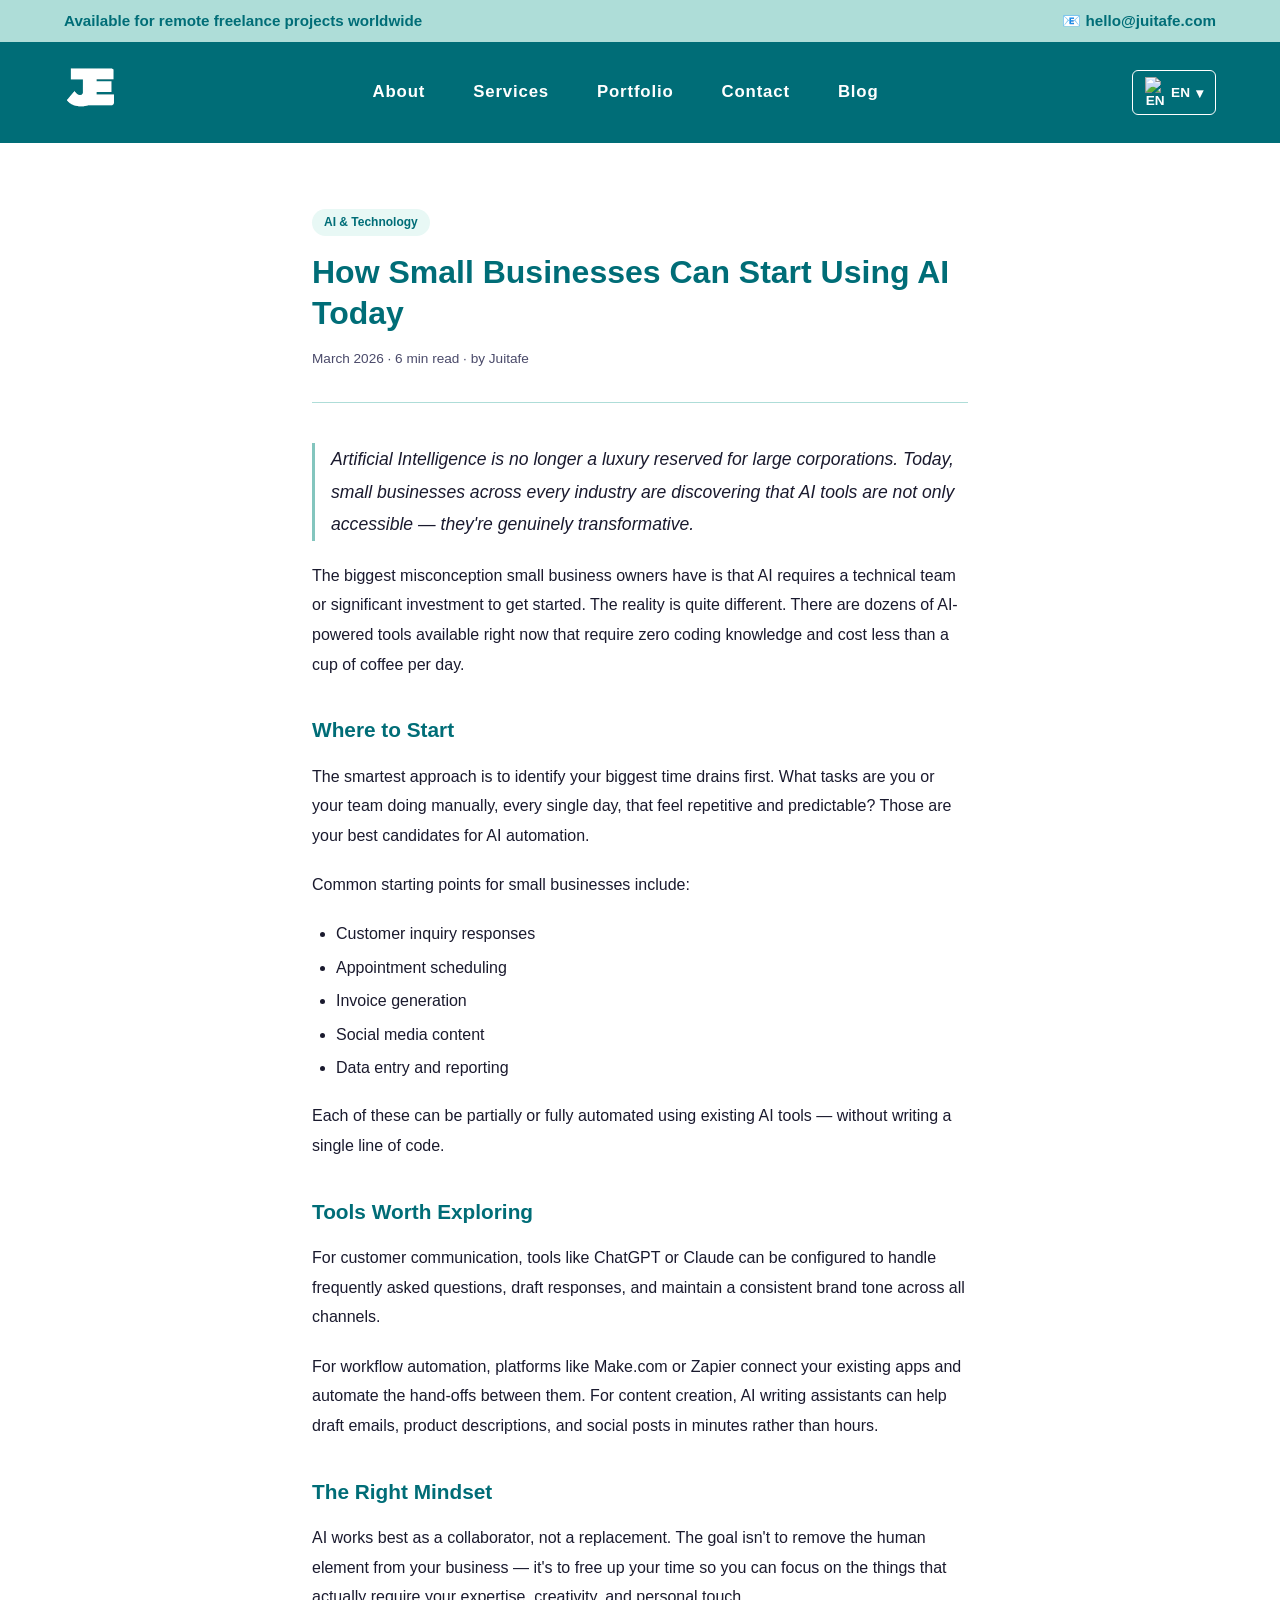
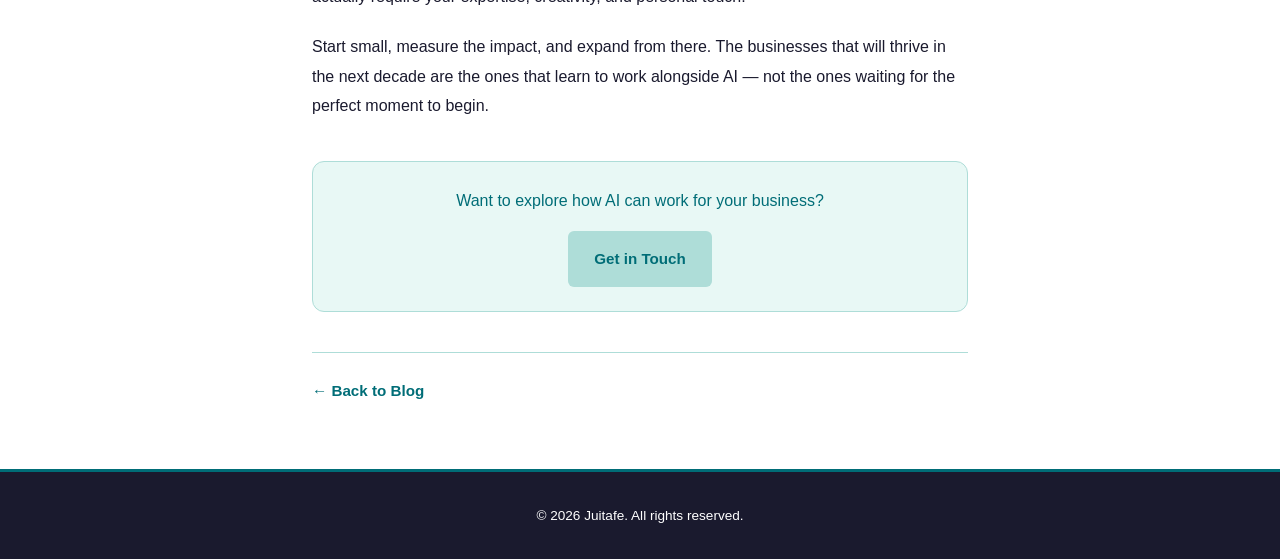
==== article-ai.html @ 912ed5ac "add blog, articles, logo and updates" ====
<!doctype html>
<html lang="en">
  <head>
    <meta charset="UTF-8" />
    <meta name="viewport" content="width=device-width, initial-scale=1.0" />
    <title>How Small Businesses Can Start Using AI Today | Blog</title>
    <link rel="stylesheet" href="style.css" />
    <link rel="stylesheet" href="article.css" />
  </head>
  <body>
    <!-- TOPBAR -->
    <div class="topbar">
      <span>Available for remote freelance projects worldwide</span>
      <a href="mailto:hello@juitafe.com">📧 hello@juitafe.com</a>
    </div>

    <!-- NAVBAR -->
    <nav>
      <a href="index.html" class="logo">
        <img src="logo.png" alt="Juita Enus" class="logo-img" />
      </a>
      <button class="hamburger" onclick="toggleMenu(event)">☰</button>
      <ul id="navMenu">
        <li><a href="index.html#about" onclick="closeMenu()">About</a></li>
        <li>
          <a href="index.html#services" onclick="closeMenu()">Services</a>
        </li>
        <li>
          <a href="index.html#portfolio" onclick="closeMenu()">Portfolio</a>
        </li>
        <li><a href="index.html#contact" onclick="closeMenu()">Contact</a></li>
        <li>
          <a href="blog.html" class="active-nav" onclick="closeMenu()">Blog</a>
        </li>
      </ul>
      <div class="lang-toggle">
        <button class="lang-selected" onclick="toggleLangMenu(event)">
          <img
            id="current-flag"
            src="https://flagcdn.com/w20/gb.png"
            alt="EN"
          />
          <span id="current-lang">EN</span>
          <span>▾</span>
        </button>
        <div class="lang-dropdown" id="langDropdown">
          <button
            class="lang-option active"
            onclick="
              setLang('en', 'https://flagcdn.com/w20/gb.png', 'EN');
              return false;
            "
          >
            <img src="https://flagcdn.com/w20/gb.png" alt="EN" /> English
          </button>
          <button
            class="lang-option"
            onclick="
              setLang('id', 'https://flagcdn.com/w20/id.png', 'ID');
              return false;
            "
          >
            <img src="https://flagcdn.com/w20/id.png" alt="ID" /> Indonesia
          </button>
          <button
            class="lang-option"
            onclick="
              setLang('de', 'https://flagcdn.com/w20/de.png', 'DE');
              return false;
            "
          >
            <img src="https://flagcdn.com/w20/de.png" alt="DE" /> Deutsch
          </button>
          <button
            class="lang-option"
            onclick="
              setLang('es', 'https://flagcdn.com/w20/es.png', 'ES');
              return false;
            "
          >
            <img src="https://flagcdn.com/w20/es.png" alt="ES" /> Español
          </button>
        </div>
      </div>
    </nav>

    <!-- ARTICLE -->
    <article class="article-container">
      <div class="article-header">
        <div class="article-tag">AI & Technology</div>
        <h1>How Small Businesses Can Start Using AI Today</h1>
        <div class="article-meta">March 2026 · 6 min read · by Juitafe</div>
      </div>

      <div class="article-body">
        <p class="article-lead">
          Artificial Intelligence is no longer a luxury reserved for large
          corporations. Today, small businesses across every industry are
          discovering that AI tools are not only accessible — they're genuinely
          transformative.
        </p>

        <p>
          The biggest misconception small business owners have is that AI
          requires a technical team or significant investment to get started.
          The reality is quite different. There are dozens of AI-powered tools
          available right now that require zero coding knowledge and cost less
          than a cup of coffee per day.
        </p>

        <h2>Where to Start</h2>
        <p>
          The smartest approach is to identify your biggest time drains first.
          What tasks are you or your team doing manually, every single day, that
          feel repetitive and predictable? Those are your best candidates for AI
          automation.
        </p>

        <p>Common starting points for small businesses include:</p>
        <ul>
          <li>Customer inquiry responses</li>
          <li>Appointment scheduling</li>
          <li>Invoice generation</li>
          <li>Social media content</li>
          <li>Data entry and reporting</li>
        </ul>

        <p>
          Each of these can be partially or fully automated using existing AI
          tools — without writing a single line of code.
        </p>

        <h2>Tools Worth Exploring</h2>
        <p>
          For customer communication, tools like ChatGPT or Claude can be
          configured to handle frequently asked questions, draft responses, and
          maintain a consistent brand tone across all channels.
        </p>

        <p>
          For workflow automation, platforms like Make.com or Zapier connect
          your existing apps and automate the hand-offs between them. For
          content creation, AI writing assistants can help draft emails, product
          descriptions, and social posts in minutes rather than hours.
        </p>

        <h2>The Right Mindset</h2>
        <p>
          AI works best as a collaborator, not a replacement. The goal isn't to
          remove the human element from your business — it's to free up your
          time so you can focus on the things that actually require your
          expertise, creativity, and personal touch.
        </p>

        <p>
          Start small, measure the impact, and expand from there. The businesses
          that will thrive in the next decade are the ones that learn to work
          alongside AI — not the ones waiting for the perfect moment to begin.
        </p>

        <div class="article-cta">
          <p>Want to explore how AI can work for your business?</p>
          <a href="index.html#contact" class="btn">Get in Touch</a>
        </div>
      </div>

      <div class="article-footer">
        <a href="blog.html" class="back-link">← Back to Blog</a>
      </div>
    </article>

    <!-- FOOTER -->
    <footer>
      <p>© 2026 Juitafe. All rights reserved.</p>
    </footer>

    <script src="app.js"></script>
  </body>
</html>
---- style.css ----
:root {
  --ocean: #006d77;
  --ocean-light: #83c5be;
  --mint: #e8f8f5;
  --mint-mid: #aeddd8;
  --dark: #1a1a2e;
  --mid: #4a4a6a;
  --white: #ffffff;
}

* {
  margin: 0;
  padding: 0;
  box-sizing: border-box;
}

body {
  font-family: "Segoe UI", sans-serif;
  line-height: 1.7;
  background: var(--white);
  color: var(--dark);
}

/* TOPBAR */
.topbar {
  display: flex;
  justify-content: space-between;
  align-items: center;
  padding: 0.5rem 5%;
  background: var(--mint-mid);
  font-size: 0.95rem;
  font-weight: 700;
  color: var(--ocean);
}

.topbar a {
  color: var(--ocean);
  text-decoration: none;
  font-weight: 700;
  transition:
    color 0.2s,
    letter-spacing 0.2s;
}

.topbar a:hover {
  color: #ff6b6b;
  letter-spacing: 0.03em;
}

/* NAVBAR */
nav {
  display: flex;
  justify-content: space-between;
  align-items: center;
  padding: 1.2rem 5%;
  background: var(--ocean);
  position: sticky;
  top: 0;
  z-index: 100;
}

.logo-img {
  height: 55px;
  width: auto;
  object-fit: contain;
}

nav ul {
  list-style: none;
  display: flex;
  gap: 3rem;
  margin: 0 auto;
}

nav ul a {
  text-decoration: none;
  color: var(--white);
  font-size: 1.05rem;
  font-weight: 700;
  letter-spacing: 0.05em;
  transition: color 0.2s;
}

nav ul a:hover {
  color: var(--mint-mid);
}

/* HAMBURGER */
.hamburger {
  display: none;
  background: transparent;
  border: none;
  color: var(--white);
  font-size: 1.8rem;
  cursor: pointer;
  padding: 4px 8px;
  z-index: 1000;
}

/* LANGUAGE TOGGLE */
.lang-toggle {
  position: relative;
  z-index: 1000;
}

.lang-selected {
  display: flex;
  align-items: center;
  gap: 6px;
  background: transparent;
  border: 0.5px solid var(--white);
  border-radius: 6px;
  color: var(--white);
  font-size: 0.85rem;
  font-weight: 600;
  padding: 6px 12px;
  cursor: pointer;
  transition: background 0.2s;
}

.lang-selected:hover {
  background: rgba(255, 255, 255, 0.15);
}

.lang-selected img {
  width: 20px;
  height: auto;
}

.lang-dropdown {
  display: none;
  position: absolute;
  top: 110%;
  right: 0;
  background: var(--white);
  border-radius: 8px;
  overflow: hidden;
  box-shadow: 0 8px 24px rgba(0, 0, 0, 0.12);
  min-width: 150px;
  z-index: 9999;
}

.lang-dropdown.open {
  display: block;
}

.lang-option {
  display: flex;
  align-items: center;
  gap: 10px;
  padding: 10px 16px;
  cursor: pointer;
  font-size: 0.9rem;
  color: var(--ocean);
  font-weight: 500;
  transition: background 0.2s;
  border: none;
  background: transparent;
  width: 100%;
  text-align: left;
}

.lang-option img {
  width: 20px;
  height: auto;
}

.lang-option:hover {
  background: var(--mint);
}

.lang-option.active {
  background: var(--mint);
  font-weight: 700;
}

/* SECTIONS */
section {
  padding: 5rem 10%;
}

section h2 {
  font-size: 2rem;
  font-weight: 600;
  margin-bottom: 1.5rem;
  color: var(--ocean);
  opacity: 0;
  transform: translateY(20px);
  transition:
    opacity 0.6s ease,
    transform 0.6s ease;
}

section h2.visible {
  opacity: 1;
  transform: translateY(0);
}

/* HERO */
#hero {
  min-height: 90vh;
  display: flex;
  flex-direction: column;
  justify-content: center;
  background: var(--ocean);
  padding-left: 10%;
}

#hero h1 {
  font-size: 3rem;
  font-weight: 700;
  line-height: 1.3;
  max-width: 700px;
  margin-bottom: 1.25rem;
  color: var(--white);
  animation: fadeInUp 0.8s ease forwards;
}

#hero p {
  font-size: 1.1rem;
  color: var(--mint-mid);
  margin-bottom: 2rem;
  animation: fadeInUp 0.8s ease 0.2s forwards;
  opacity: 0;
}

#hero .btn {
  animation: fadeInUp 0.8s ease 0.4s forwards;
  opacity: 0;
}

.btn {
  display: inline-block;
  padding: 0.75rem 1.5rem;
  background: var(--mint-mid);
  color: var(--ocean);
  text-decoration: none;
  border-radius: 6px;
  font-size: 0.95rem;
  font-weight: 700;
  border: 2px solid transparent;
  cursor: pointer;
  width: fit-content;
  transition:
    background 0.3s,
    color 0.3s,
    border-color 0.3s,
    transform 0.2s;
}

.btn:hover {
  background: transparent;
  color: var(--mint-mid);
  border-color: var(--mint-mid);
  transform: translateY(-2px);
}

/* ABOUT */
#about {
  background: linear-gradient(
    135deg,
    var(--mint) 0%,
    var(--mint-mid) 50%,
    var(--ocean-light) 100%
  );
}

.about-container {
  display: flex;
  align-items: center;
  gap: 3rem;
}

.profile-img {
  width: 200px;
  height: 200px;
  border-radius: 50%;
  object-fit: cover;
  border: 4px solid var(--ocean-light);
  flex-shrink: 0;
}

.about-text h2 {
  color: var(--ocean);
}

.about-text p {
  font-size: 1.05rem;
  color: var(--mid);
  max-width: 600px;
}

/* SERVICES */
#services {
  background: var(--white);
}

#services h2 {
  color: var(--ocean);
}

.services-grid {
  display: grid;
  grid-template-columns: repeat(auto-fit, minmax(220px, 1fr));
  gap: 1.5rem;
  margin-top: 1rem;
}

.service-card {
  background: var(--mint);
  border: 1.5px solid var(--mint-mid);
  border-radius: 12px;
  padding: 1.5rem;
  opacity: 0;
  transform: translateY(20px);
  transition:
    opacity 0.6s ease,
    transform 0.6s ease,
    border-color 0.2s;
}

.service-card:hover {
  border-color: var(--ocean);
}

.service-card.visible {
  opacity: 1;
  transform: translateY(0);
}

.service-card h3 {
  font-size: 1rem;
  font-weight: 600;
  margin-bottom: 0.5rem;
  color: var(--ocean);
}

.service-card p {
  font-size: 0.9rem;
  color: var(--mid);
}

/* PORTFOLIO */
#portfolio {
  background: var(--ocean);
}

#portfolio h2 {
  color: var(--white);
}

.portfolio-sub {
  color: var(--white) !important;
  margin-bottom: 2rem;
  font-size: 1rem;
}

.portfolio-grid {
  display: grid;
  grid-template-columns: repeat(auto-fit, minmax(280px, 1fr));
  gap: 1.5rem;
  margin-top: 1rem;
}

.portfolio-card {
  background: var(--white);
  border-radius: 12px;
  overflow: hidden;
  border: 1.5px solid var(--mint-mid);
  transition:
    transform 0.3s,
    box-shadow 0.3s;
}

.portfolio-card:hover {
  transform: translateY(-5px);
  box-shadow: 0 10px 30px rgba(0, 0, 0, 0.15);
}

.portfolio-card.coming-soon {
  opacity: 0.75;
}

.portfolio-img {
  background: var(--mint);
  padding: 2rem;
  text-align: center;
  font-size: 3rem;
}

.portfolio-info {
  padding: 1.25rem;
}

.portfolio-info h3 {
  font-size: 1rem;
  font-weight: 600;
  color: var(--ocean);
  margin-bottom: 0.5rem;
}

.portfolio-info p {
  font-size: 0.88rem;
  color: var(--mid);
  line-height: 1.6;
  margin-bottom: 1rem;
}

.portfolio-tags {
  display: flex;
  flex-wrap: wrap;
  gap: 6px;
  margin-bottom: 1rem;
}

.tag {
  font-size: 0.75rem;
  padding: 3px 10px;
  background: var(--mint);
  color: var(--ocean);
  border-radius: 20px;
  font-weight: 600;
}

.btn-small {
  display: inline-block;
  padding: 0.5rem 1.2rem;
  background: var(--ocean);
  color: var(--white);
  text-decoration: none;
  border-radius: 6px;
  font-size: 0.85rem;
  font-weight: 600;
  transition:
    opacity 0.2s,
    transform 0.2s;
}

.btn-small:hover {
  opacity: 0.85;
  transform: translateY(-2px);
}

.btn-small.disabled {
  background: var(--mint-mid);
  color: var(--ocean);
  cursor: not-allowed;
  opacity: 0.7;
}

/* TESTIMONIALS */
#testimonials {
  background: var(--mint);
}

#testimonials h2 {
  color: var(--ocean);
}

.testimonials-sub {
  color: var(--mid);
  margin-bottom: 2rem;
  font-size: 1rem;
}

.testimonials-grid {
  display: grid;
  grid-template-columns: repeat(auto-fit, minmax(280px, 1fr));
  gap: 1.5rem;
  margin-top: 1rem;
}

.testimonial-card {
  background: var(--white);
  border: 1.5px solid var(--mint-mid);
  border-radius: 12px;
  padding: 1.5rem;
  transition:
    transform 0.3s,
    box-shadow 0.3s;
}

.testimonial-card:hover {
  transform: translateY(-5px);
  box-shadow: 0 10px 30px rgba(0, 0, 0, 0.08);
}

.testimonial-text {
  font-size: 0.95rem;
  color: var(--mid);
  line-height: 1.8;
  font-style: italic;
  margin-bottom: 1.25rem;
}

.testimonial-author {
  display: flex;
  align-items: center;
  gap: 12px;
}

.author-avatar {
  width: 42px;
  height: 42px;
  border-radius: 50%;
  background: var(--ocean);
  color: var(--white);
  display: flex;
  align-items: center;
  justify-content: center;
  font-size: 13px;
  font-weight: 700;
  flex-shrink: 0;
}

.author-name {
  font-size: 14px;
  font-weight: 600;
  color: var(--ocean);
}

.author-role {
  font-size: 12px;
  color: var(--mid);
}

/* CONTACT */
#contact {
  background: var(--ocean);
}

#contact h2 {
  color: var(--white);
}

#contactForm {
  display: flex;
  flex-direction: column;
  gap: 1rem;
  max-width: 560px;
  margin-top: 1rem;
}

#contactForm input,
#contactForm textarea {
  padding: 0.85rem 1rem;
  border: 1.5px solid var(--ocean-light);
  border-radius: 8px;
  font-size: 0.95rem;
  font-family: inherit;
  background: var(--white);
  color: var(--dark);
  outline: none;
  transition: border-color 0.2s;
}

#contactForm input::placeholder,
#contactForm textarea::placeholder {
  color: var(--mid);
}

#contactForm input:focus,
#contactForm textarea:focus {
  border-color: var(--mint-mid);
}

/* FOOTER */
footer {
  text-align: center;
  padding: 2rem;
  font-size: 0.85rem;
  color: var(--white);
  background: var(--dark);
  border-top: 3px solid var(--ocean);
}

/* ANIMATIONS */
@keyframes fadeInUp {
  from {
    opacity: 0;
    transform: translateY(30px);
  }
  to {
    opacity: 1;
    transform: translateY(0);
  }
}

/* RESPONSIVE */
@media (max-width: 1024px) {
  #hero h1 {
    font-size: 2.5rem;
  }
  section {
    padding: 4rem 7%;
  }
  nav ul {
    gap: 2rem;
  }
  nav ul a {
    font-size: 0.95rem;
  }
  .services-grid {
    grid-template-columns: repeat(2, 1fr);
  }
}

@media (max-width: 768px) {
  #hero h1 {
    font-size: 2rem;
  }
  #hero p {
    font-size: 0.95rem;
  }
  section {
    padding: 3rem 5%;
  }

  .topbar {
    flex-direction: column;
    gap: 4px;
    text-align: center;
    font-size: 0.75rem;
  }

  nav {
    flex-wrap: wrap;
    padding: 1rem 5%;
    position: relative;
  }

  .logo {
    order: 1;
  }

  .hamburger {
    display: block;
    order: 2;
  }

  .lang-toggle {
    order: 3;
    margin-left: auto;
  }

  nav ul {
    display: none;
    order: 4;
    width: 100%;
  }

  #navMenu {
    display: none;
    position: absolute;
    top: 100%;
    left: 0;
    right: 0;
    background: var(--ocean);
    flex-direction: column;
    padding: 1rem 5%;
    gap: 1rem;
    z-index: 999;
    border-top: 0.5px solid var(--ocean-light);
  }

  #navMenu.open {
    display: flex;
  }

  .lang-dropdown {
    right: 0;
    left: auto;
    min-width: 140px;
  }

  .about-container {
    flex-direction: column;
    text-align: center;
  }
  .profile-img {
    width: 150px;
    height: 150px;
  }
  .services-grid {
    grid-template-columns: 1fr;
  }
  .portfolio-grid {
    grid-template-columns: 1fr;
  }
  .testimonials-grid {
    grid-template-columns: 1fr;
  }
  #contactForm {
    width: 100%;
  }
}

@media (max-width: 480px) {
  #hero h1 {
    font-size: 1.6rem;
  }
  .logo {
    font-size: 1.2rem;
  }
  .btn {
    padding: 0.65rem 1.25rem;
    font-size: 0.85rem;
  }
}
.service-card.visible {
  opacity: 1 !important;
  transform: translateY(0) !important;
}

.about-text p {
  opacity: 1 !important;
}
/* BLOG SECTION HOMEPAGE */
#blog {
  background: var(--mint);
}

#blog h2 {
  color: var(--ocean);
}

.blog-sub {
  color: var(--mid);
  margin-bottom: 2rem;
  font-size: 1rem;
}

.blog-grid {
  display: grid;
  grid-template-columns: repeat(auto-fit, minmax(280px, 1fr));
  gap: 1.5rem;
  margin-top: 1rem;
}

.blog-card {
  background: var(--white);
  border: 1.5px solid var(--mint-mid);
  border-radius: 12px;
  padding: 1.5rem;
  transition:
    transform 0.3s,
    box-shadow 0.3s;
  display: flex;
  flex-direction: column;
  gap: 0.75rem;
}

.blog-card:hover {
  transform: translateY(-5px);
  box-shadow: 0 10px 30px rgba(0, 0, 0, 0.08);
}

.blog-tag {
  display: inline-block;
  font-size: 0.75rem;
  font-weight: 700;
  color: var(--ocean);
  background: var(--mint);
  border-radius: 20px;
  padding: 3px 12px;
  width: fit-content;
}

.blog-card h3 {
  font-size: 1rem;
  font-weight: 600;
  color: var(--ocean);
  line-height: 1.4;
}

.blog-card p {
  font-size: 0.9rem;
  color: var(--mid);
  line-height: 1.7;
  flex: 1;
}

.blog-meta {
  display: flex;
  justify-content: space-between;
  align-items: center;
  font-size: 0.82rem;
  color: var(--mid);
  margin-top: auto;
  padding-top: 0.75rem;
  border-top: 0.5px solid var(--mint-mid);
}

.read-more {
  color: var(--ocean);
  text-decoration: none;
  font-weight: 600;
  transition: color 0.2s;
}

.read-more:hover {
  color: var(--ocean-light);
}

@media (max-width: 768px) {
  .blog-grid {
    grid-template-columns: 1fr;
  }
}
---- article.css ----
/* ARTICLE PAGE */
.article-container {
  max-width: 720px;
  margin: 0 auto;
  padding: 4rem 2rem;
}

.article-header {
  margin-bottom: 2.5rem;
  padding-bottom: 2rem;
  border-bottom: 1.5px solid var(--mint-mid);
}

.article-tag {
  display: inline-block;
  font-size: 0.75rem;
  font-weight: 700;
  color: var(--ocean);
  background: var(--mint);
  border-radius: 20px;
  padding: 3px 12px;
  margin-bottom: 1rem;
}

.article-header h1 {
  font-size: 2rem;
  font-weight: 700;
  color: var(--ocean);
  line-height: 1.3;
  margin-bottom: 0.75rem;
}

.article-meta {
  font-size: 0.85rem;
  color: var(--mid);
}

.article-body {
  font-size: 1rem;
  color: var(--dark);
  line-height: 1.85;
}

.article-lead {
  font-size: 1.1rem;
  color: var(--mid);
  font-style: italic;
  margin-bottom: 1.5rem;
  padding-left: 1rem;
  border-left: 3px solid var(--ocean-light);
}

.article-body h2 {
  font-size: 1.3rem;
  font-weight: 600;
  color: var(--ocean);
  margin: 2rem 0 0.75rem;
  opacity: 1;
  transform: none;
}

.article-body p {
  margin-bottom: 1.25rem;
  color: var(--dark);
}

.article-body ul {
  margin: 0.5rem 0 1.25rem 1.5rem;
  color: var(--dark);
}

.article-body ul li {
  margin-bottom: 0.4rem;
  line-height: 1.7;
}

.article-cta {
  background: var(--mint);
  border: 1.5px solid var(--mint-mid);
  border-radius: 12px;
  padding: 1.5rem;
  text-align: center;
  margin: 2.5rem 0;
}

.article-cta p {
  font-size: 1rem;
  font-weight: 500;
  color: var(--ocean);
  margin-bottom: 1rem;
}

.article-footer {
  margin-top: 2rem;
  padding-top: 1.5rem;
  border-top: 1.5px solid var(--mint-mid);
}

.back-link {
  color: var(--ocean);
  text-decoration: none;
  font-weight: 600;
  font-size: 0.95rem;
  transition: color 0.2s;
}

.back-link:hover {
  color: var(--ocean-light);
}

/* RESPONSIVE */
@media (max-width: 768px) {
  .article-container {
    padding: 2rem 1.25rem;
  }
  .article-header h1 {
    font-size: 1.5rem;
  }
  .article-body {
    font-size: 0.95rem;
  }
}
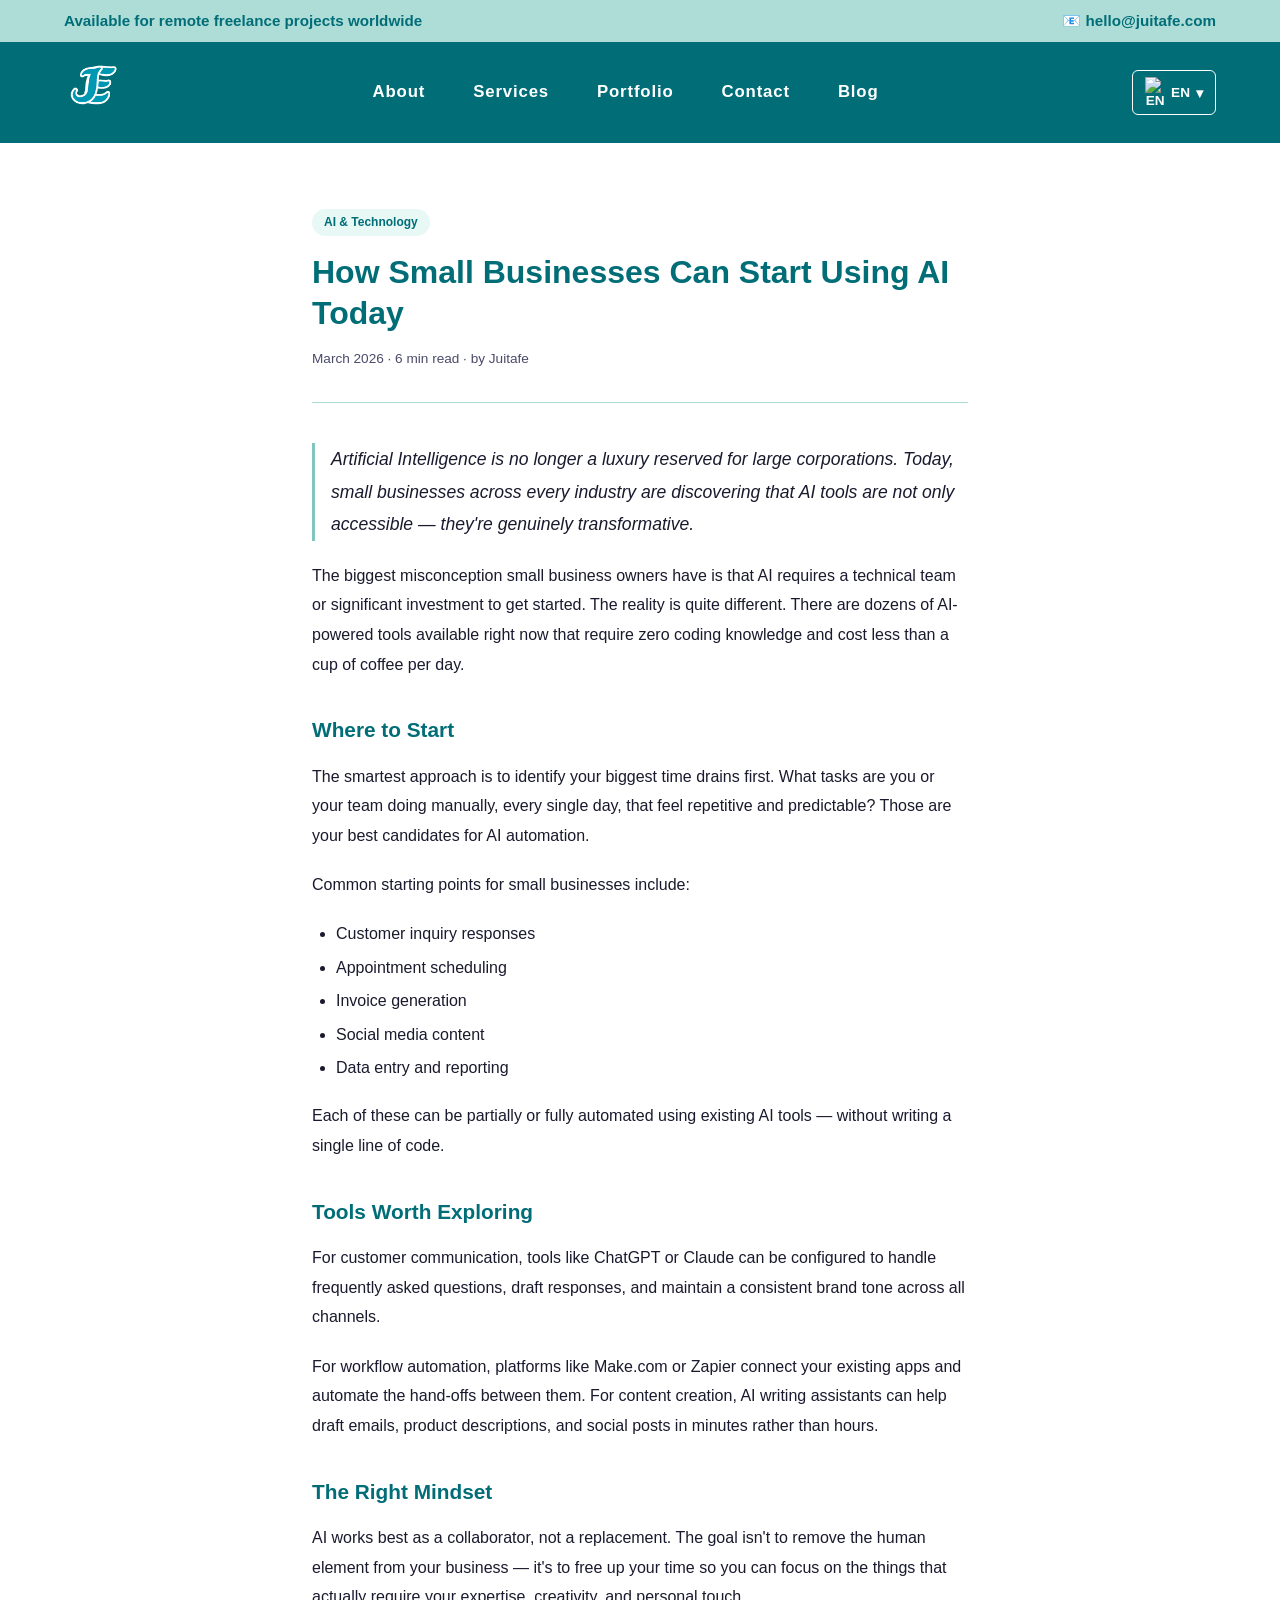
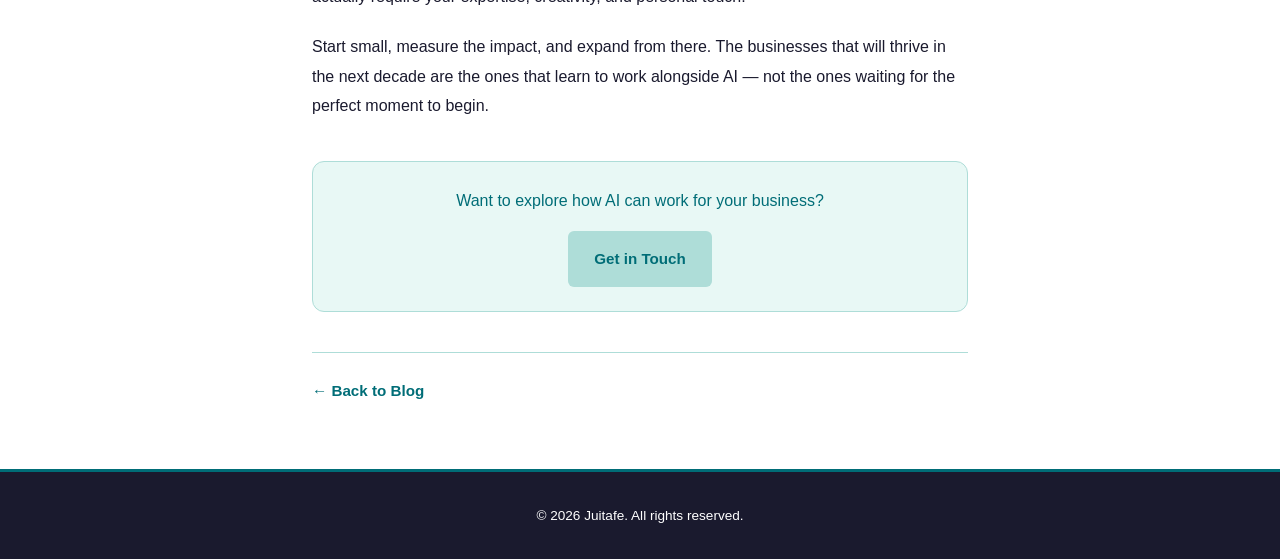
==== commit 7bd2a4bf: "add SEO meta tags, sitemap, robots.txt" ====
--- a/article-ai.html
+++ b/article-ai.html
@@ -3,7 +3,25 @@
   <head>
     <meta charset="UTF-8" />
     <meta name="viewport" content="width=device-width, initial-scale=1.0" />
-    <title>How Small Businesses Can Start Using AI Today | Blog</title>
+    <title>
+      How Small Businesses Can Start Using AI Today | Juita Enus Blog
+    </title>
+    <meta
+      name="description"
+      content="AI isn't just for big corporations. Discover how small businesses can start saving time with simple AI tools — no technical background required."
+    />
+    <meta name="robots" content="index, follow" />
+    <link rel="canonical" href="https://juitafe.com/article-ai.html" />
+    <meta property="og:url" content="https://juitafe.com/article-ai.html" />
+    <meta
+      property="og:title"
+      content="How Small Businesses Can Start Using AI Today"
+    />
+    <meta
+      property="og:description"
+      content="Discover how small businesses can start saving time with simple AI tools."
+    />
+    <meta property="og:image" content="https://juitafe.com/profile.jpg" />
     <link rel="stylesheet" href="style.css" />
     <link rel="stylesheet" href="article.css" />
   </head>
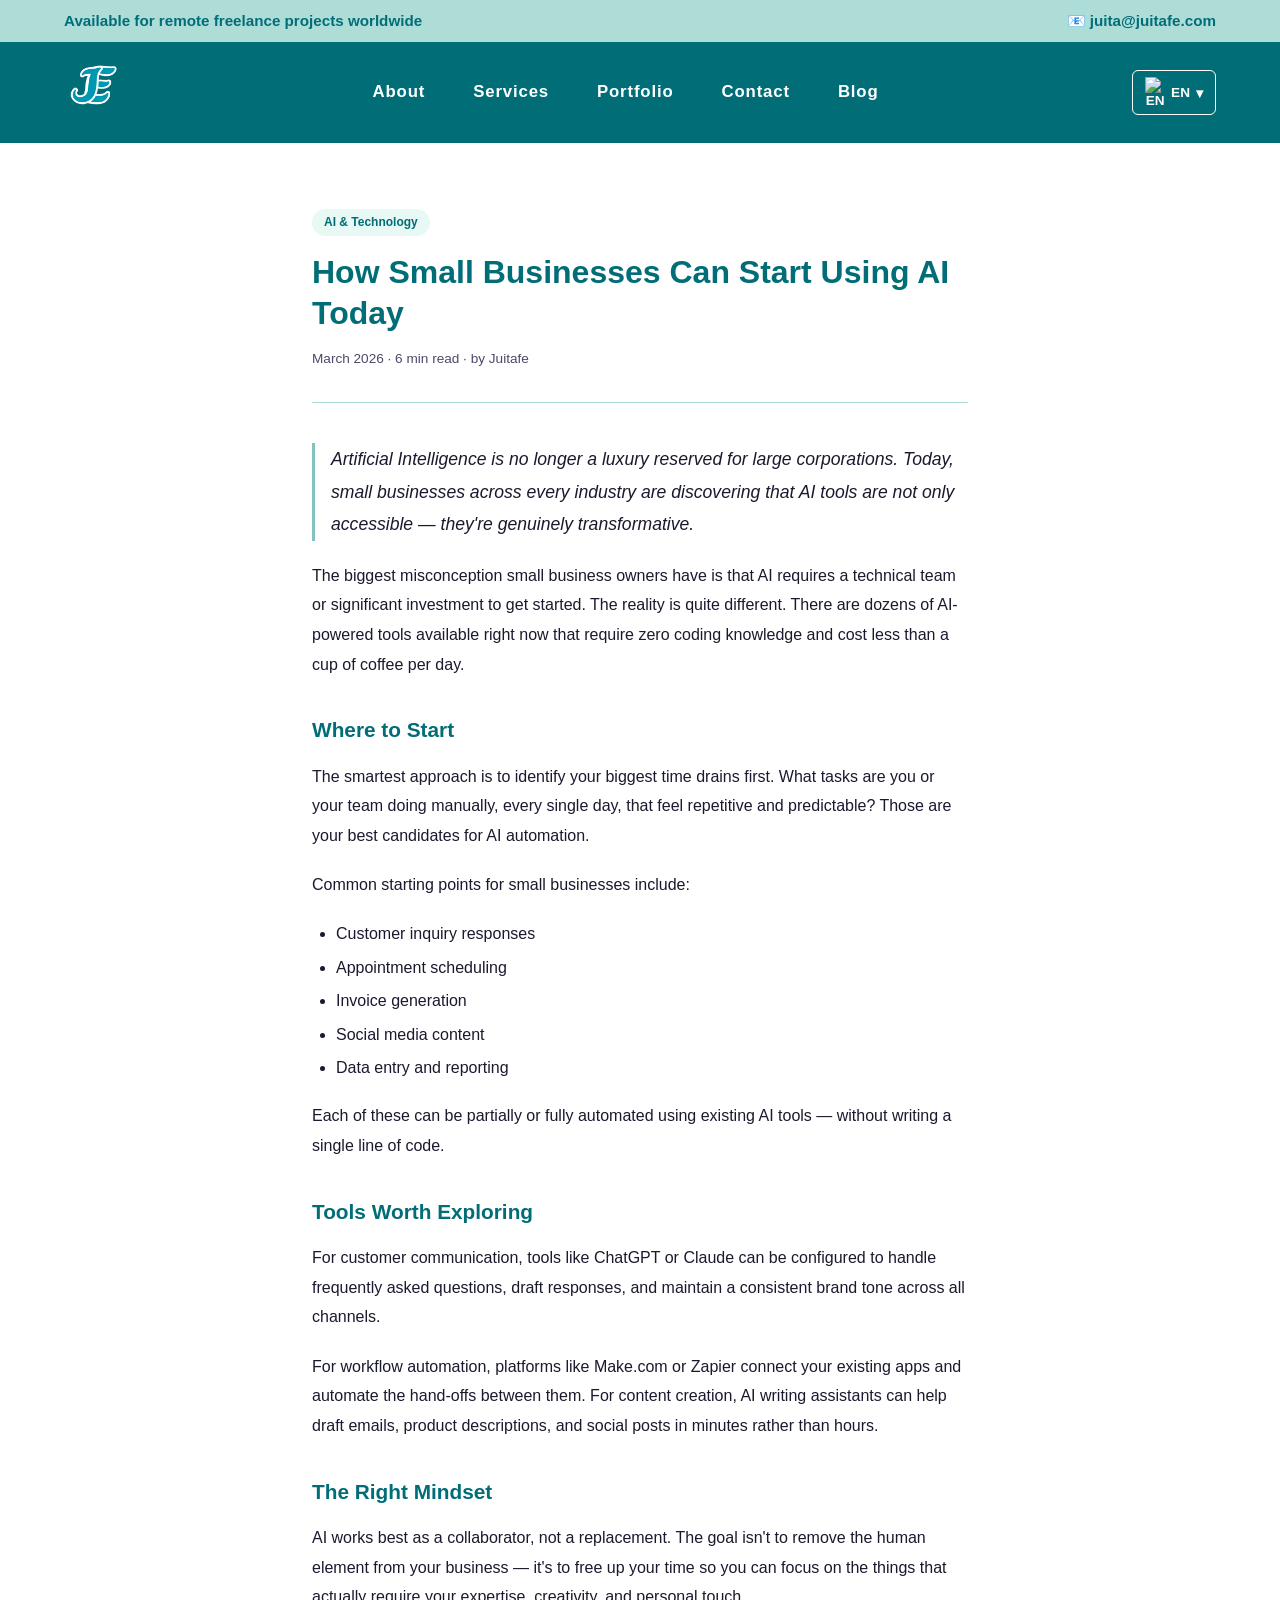
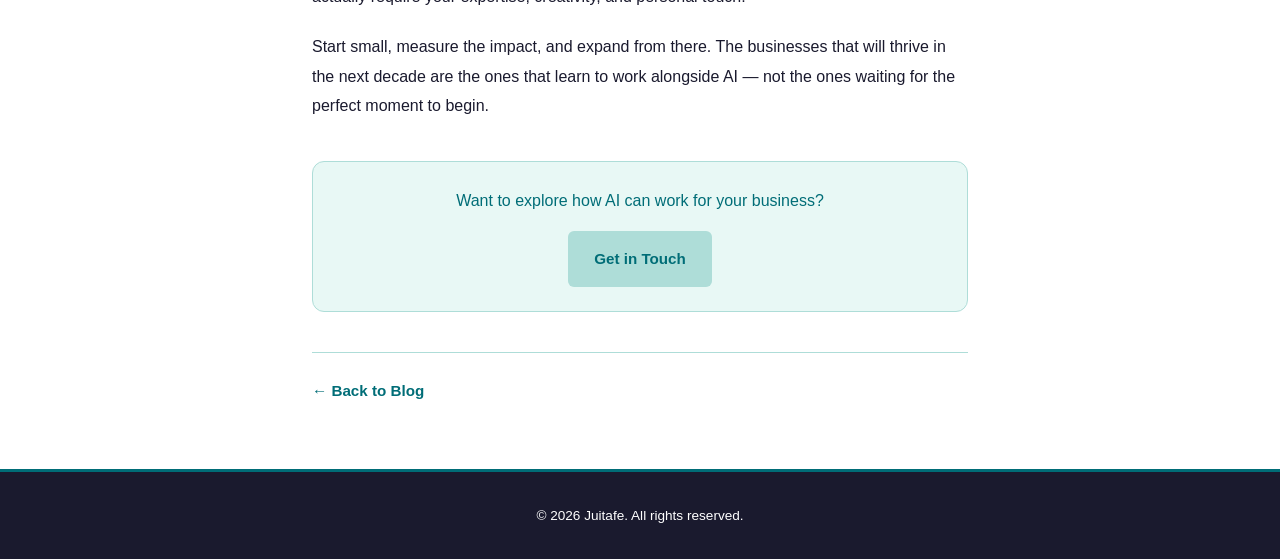
==== commit 9074c947: "update email to juita@juita@gmail.com" ====
--- a/article-ai.html
+++ b/article-ai.html
@@ -29,7 +29,7 @@
     <!-- TOPBAR -->
     <div class="topbar">
       <span>Available for remote freelance projects worldwide</span>
-      <a href="mailto:hello@juitafe.com">📧 hello@juitafe.com</a>
+      <a href="mailto:juita@juitafe.com">📧 juita@juitafe.com</a>
     </div>
 
     <!-- NAVBAR -->
